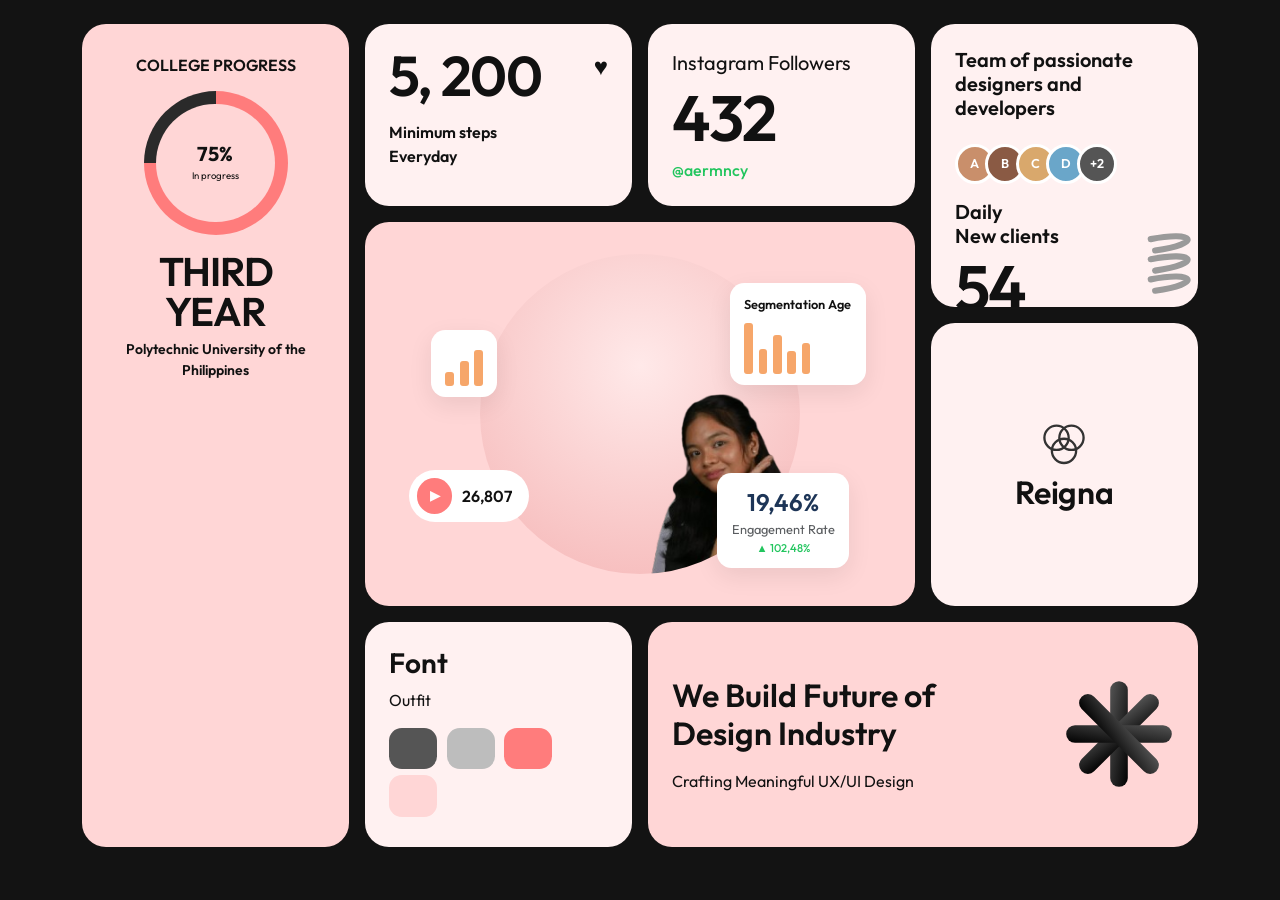
==== activity-1/index.html @ 87158e33 "Add activity 1" ====
<!DOCTYPE html>
<html lang="en">

<head>
    <meta charset="UTF-8">
    <meta name="viewport" content="width=device-width, initial-scale=1">
    <title>Reigna's Bento</title>
    <link href="https://cdn.jsdelivr.net/npm/bootstrap@5.3.3/dist/css/bootstrap.min.css" rel="stylesheet">
    <link href="https://fonts.googleapis.com/css2?family=Outfit:wght@400;500;600;700&display=swap" rel="stylesheet">
    <style>
        :root {
            --bg: #131313;
            --pink: #FFD6D6;
            --blush: #FFF1F1;
            --coral: #FF7C7C;
            --green: #22C55E;
            --ink: #111;
        }

        body {
            background: var(--bg);
            font-family: 'Outfit', sans-serif;
            color: var(--ink);
        }

        .tile {
            border-radius: 1.5rem;
            padding: 1.5rem;
            height: 100%;
            position: relative;
            overflow: hidden;
        }

        .t-pink {
            background: var(--pink);
        }

        .t-blush {
            background: var(--blush);
        }

        .tile h2 {
            font-weight: 600;
            line-height: 1.2;
        }

        .num {
            font-weight: 600;
            line-height: 1;
            letter-spacing: -.03em;
        }

        .up {
            color: var(--green);
            font-weight: 500;
        }

        .up-coral {
            color: var(--coral);
            font-weight: 500;
        }

        /* funding ring */
        .ring {
            width: 9rem;
            height: 9rem;
            border-radius: 50%;
            margin: 1rem auto;
            display: grid;
            place-items: center;
            background: conic-gradient(var(--coral) 0 75%, #2a2a2a 75% 100%);
        }

        .ring>div {
            width: 7.4rem;
            height: 7.4rem;
            border-radius: 50%;
            background: var(--pink);
            display: grid;
            place-items: center;
            text-align: center;
            line-height: 1.1;
        }

        /* agency tile */
        .label-black {
            display: inline-block;
            background: var(--ink);
            color: var(--blush);
            font-weight: 500;
            font-size: 1.6rem;
            line-height: 1.25;
            padding: .15rem .8rem;
            border-radius: .9rem;
            margin-bottom: .15rem;
        }

        .pill-photo {
            width: 6.5rem;
            height: 13rem;
            border-radius: 999px;
            background: linear-gradient(160deg, #cbb8b0, #7a6a66);
        }

        .pill-photo.alt {
            background: linear-gradient(160deg, #f2c6a0, #5d4a63);
            margin-top: 2.5rem;
        }

        /* avatars */
        .av {
            width: 2.5rem;
            height: 2.5rem;
            border-radius: 50%;
            border: 3px solid #fff;
            margin-left: -.6rem;
            display: inline-grid;
            place-items: center;
            font-size: .8rem;
            font-weight: 600;
            color: #fff;
        }

        .av:first-child {
            margin-left: 0;
        }

        /* hero */
        .hero {
            min-height: 24rem;
            display: grid;
            place-items: center;
        }

        .hero-photo {
            width: min(20rem, 80%);
            aspect-ratio: 1;
            border-radius: 50%;
            background: radial-gradient(circle at 50% 35%, #ffe9e9, #f5b5b5);
            display: grid;
            place-items: end center;
            overflow: hidden;
        }

        .float-card {
            position: absolute;
            background: #fff;
            border-radius: .9rem;
            padding: .7rem .9rem;
            box-shadow: 0 8px 24px rgba(0, 0, 0, .08);
            font-size: .8rem;
        }

        .bars {
            display: flex;
            align-items: flex-end;
            gap: .35rem;
            height: 3.5rem;
        }

        .bars i {
            width: .55rem;
            border-radius: 3px;
            background: #F6A66A;
            display: block;
        }

        .play {
            display: flex;
            align-items: center;
            gap: .6rem;
            background: #fff;
            border-radius: 999px;
            padding: .5rem 1.1rem .5rem .5rem;
            font-weight: 600;
        }

        .play b {
            width: 2.2rem;
            height: 2.2rem;
            border-radius: 50%;
            background: var(--coral);
            display: grid;
            place-items: center;
            color: #fff;
            font-size: .8rem;
        }

        /* swatches */
        .sw {
            width: 3rem;
            height: 2.6rem;
            border-radius: .8rem;
            display: inline-block;
            margin-right: .6rem;
        }
    </style>
</head>

<body>
    <main class="container-xl py-4">
        <div class="row g-3">

            <!-- FIRST COLUMN -->
            <div class="col-lg-3 height - 95">
                <section class="tile t-pink text-center">
                    <h2 class="fs-6 mt-2">COLLEGE PROGRESS</h2>
                    <div class="ring">
                        <div>
                            <div><strong class="fs-5">75%</strong><br><small style="font-size:.6rem">In progress</small>
                            </div>
                        </div>
                    </div>
                    <div class="num display-6 mt-3">THIRD YEAR</div>
                    <p class="small fw-semibold mt-2 mb-0">Polytechnic University of the Philippines</p>
                </section>
            </div>

            <!-- RIGHT AREA --> 
            <div class="col-lg-9">
                <div class="row g-3">

                    <!-- Steps Count -->
                    <div class="col-lg-8">
                        <div class="row g-3">

                            <div class="col-md-6">
                                <section class="tile t-blush">
                                    <div class="d-flex justify-content-between">
                                        <span class="num display-4">5, 200</span>
                                        <span class="fs-4">&#9829;</span>
                                    </div>
                                    <p class="fw-semibold mt-3 mb-0">Minimum steps<br>Everyday</p>
                                </section>
                            </div>

                            <!-- IG Update -->
                            <div class="col-md-6">
                                <section class="tile t-blush">
                                    <div class="fs-5">Instagram Followers</div>
                                    <div class="num display-3 mt-2">432</div>
                                    <div class="up mt-2">@aermncy</div>
                                </section>
                            </div>

                            <div class="col-12">
                                <section class="tile t-pink hero">
                                    <div class="hero-photo">
                                        <img src="aeryll.png" alt="Aeryll Moncayo" class="w-400 h-400"
                                            style="object-fit: cover;">
                                    </div>

                                    <div class="float-card d-none d-md-block" style="left:12%; top:28%;">
                                        <div class="bars" style="height:2.8rem"><i style="height:30%"></i><i
                                                style="height:55%"></i><i style="height:80%"></i></div>
                                    </div>
                                    <div class="play d-none d-md-flex" style="position:absolute; left:8%; bottom:22%;">
                                        <b>&#9654;</b> 26,807</div>
                                    <div class="float-card d-none d-md-block" style="right:9%; top:16%;">
                                        <div class="fw-semibold mb-1">Segmentation Age</div>
                                        <div class="bars"><i style="height:90%"></i><i style="height:45%"></i><i
                                                style="height:70%"></i><i style="height:40%"></i><i
                                                style="height:55%"></i></div>
                                    </div>
                                    <div class="float-card text-center d-none d-md-block"
                                        style="right:12%; bottom:10%;">
                                        <div class="fs-4 fw-semibold" style="color:#1d3557">19,46%</div>
                                        <div class="text-muted">Engagement Rate</div>
                                        <div class="up small">&#9650; 102,48%</div>
                                    </div>
                                </section>
                            </div>

                        </div>
                    </div>

                    <div class="col-lg-4">
                        <div class="d-flex flex-column gap-3 h-100">

                            <section class="tile t-blush flex-grow-1">
                                <h2 class="fs-5">Team of passionate designers and developers</h2>
                                <div class="mt-4 mb-3">
                                    <span class="av" style="background:#c98f6b">A</span><span class="av"
                                        style="background:#8a5a44">B</span><span class="av"
                                        style="background:#d9a86c">C</span><span class="av"
                                        style="background:#6aa6c9">D</span><span class="av"
                                        style="background:#555">+2</span>
                                </div>
                                <h2 class="fs-5">Daily<br>New clients</h2>
                                <div class="num display-3 mt-2">54</div>
                                <div class="up-coral mt-2">+40%</div>
                                <svg viewBox="0 0 80 100" width="70"
                                    style="position:absolute; right:-14px; bottom:-6px;" aria-hidden="true">
                                    <g fill="none" stroke="#9a9a9a" stroke-width="7" stroke-linecap="round">
                                        <path d="M10 15 C60 5 70 20 15 28" />
                                        <path d="M10 38 C60 28 70 43 15 51" />
                                        <path d="M10 61 C60 51 70 66 15 74" />
                                    </g>
                                </svg>
                            </section>

                            <section
                                class="tile t-blush d-flex flex-column align-items-center justify-content-center py-4">
                                <svg viewBox="0 0 60 50" width="56" aria-hidden="true">
                                    <g fill="none" stroke="#333" stroke-width="2.5">
                                        <circle cx="22" cy="18" r="13" />
                                        <circle cx="38" cy="18" r="13" />
                                        <circle cx="30" cy="32" r="13" />
                                    </g>
                                </svg>
                                <div class="num fs-2 mt-2" style="letter-spacing:-.01em">Reigna</div>
                            </section>

                        </div>
                    </div>

                    <!-- Bottom row -->
                    <div class="col-lg-4">
                        <section class="tile t-blush">
                            <h2 class="fs-3">Font</h2>
                            <p class="mb-3">Outfit</p>
                            <span class="sw" style="background:#555"></span><span class="sw"
                                style="background:#bdbdbd"></span><span class="sw"
                                style="background:var(--coral)"></span><span class="sw"
                                style="background:var(--pink)"></span>
                        </section>
                    </div>

                    <div class="col-lg-8">
                        <section class="tile t-pink d-flex align-items-center justify-content-between">
                            <div>
                                <h2 class="fs-2 mb-3">We Build Future of<br>Design Industry</h2>
                                <p class="mb-0">Crafting Meaningful UX/UI Design</p>
                            </div>
                            <svg viewBox="0 0 100 100" width="110" class="flex-shrink-0 d-none d-sm-block"
                                aria-hidden="true">
                                <defs>
                                    <linearGradient id="g" x1="0" y1="0" x2="1" y2="1">
                                        <stop offset="0" stop-color="#555" />
                                        <stop offset="1" stop-color="#000" />
                                    </linearGradient>
                                </defs>
                                <g fill="url(#g)">
                                    <rect x="42" y="2" width="16" height="96" rx="8" />
                                    <rect x="42" y="2" width="16" height="96" rx="8" transform="rotate(45 50 50)" />
                                    <rect x="42" y="2" width="16" height="96" rx="8" transform="rotate(90 50 50)" />
                                    <rect x="42" y="2" width="16" height="96" rx="8" transform="rotate(135 50 50)" />
                                </g>
                            </svg>
                        </section>
                    </div>

                </div>
            </div>

        </div>
    </main>
</body>

</html>
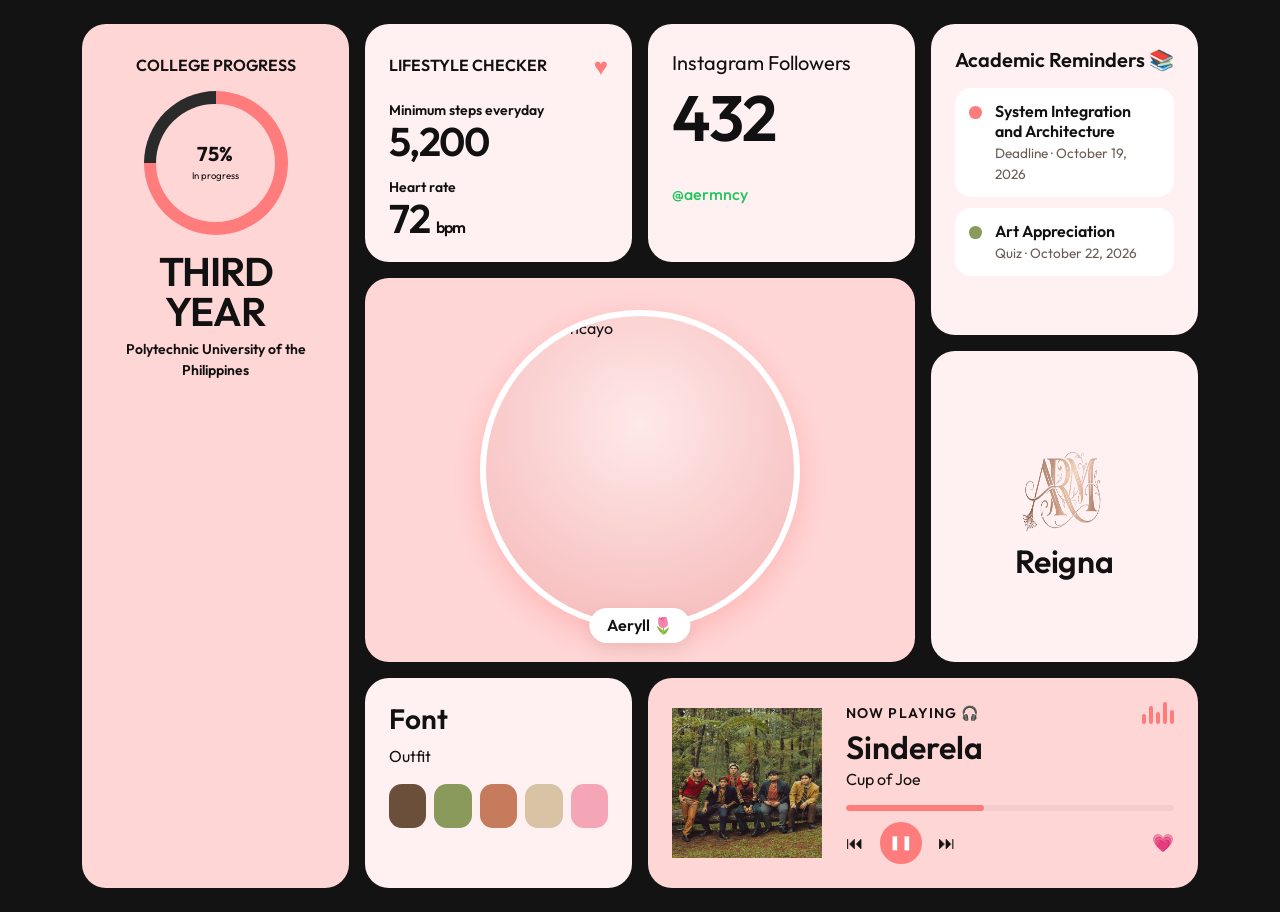
==== commit 8bcbc3fd: "Major changes" ====
--- a/activity-1/index.html
+++ b/activity-1/index.html
@@ -82,49 +82,6 @@
             line-height: 1.1;
         }
 
-        /* agency tile */
-        .label-black {
-            display: inline-block;
-            background: var(--ink);
-            color: var(--blush);
-            font-weight: 500;
-            font-size: 1.6rem;
-            line-height: 1.25;
-            padding: .15rem .8rem;
-            border-radius: .9rem;
-            margin-bottom: .15rem;
-        }
-
-        .pill-photo {
-            width: 6.5rem;
-            height: 13rem;
-            border-radius: 999px;
-            background: linear-gradient(160deg, #cbb8b0, #7a6a66);
-        }
-
-        .pill-photo.alt {
-            background: linear-gradient(160deg, #f2c6a0, #5d4a63);
-            margin-top: 2.5rem;
-        }
-
-        /* avatars */
-        .av {
-            width: 2.5rem;
-            height: 2.5rem;
-            border-radius: 50%;
-            border: 3px solid #fff;
-            margin-left: -.6rem;
-            display: inline-grid;
-            place-items: center;
-            font-size: .8rem;
-            font-weight: 600;
-            color: #fff;
-        }
-
-        .av:first-child {
-            margin-left: 0;
-        }
-
         /* hero */
         .hero {
             min-height: 24rem;
@@ -137,62 +94,169 @@
             aspect-ratio: 1;
             border-radius: 50%;
             background: radial-gradient(circle at 50% 35%, #ffe9e9, #f5b5b5);
+            border: 6px solid #fff;
+            box-shadow: 0 10px 30px rgba(255, 124, 124, .35);
+            overflow: hidden;
+        }
+
+        .hero-photo img {
+            width: 100%;
+            height: 100%;
+            object-fit: cover;
+            object-position: center;
+            display: block;
+        }
+
+        .hero-name {
+            position: absolute;
+            bottom: 1.2rem;
+            left: 50%;
+            transform: translateX(-50%);
+            background: #fff;
+            border-radius: 999px;
+            padding: .35rem 1.1rem;
+            font-weight: 600;
+            box-shadow: 0 6px 18px rgba(0, 0, 0, .08);
+            white-space: nowrap;
+        }
+
+        /* academic reminders */
+        .reminder {
+            display: flex;
+            gap: .8rem;
+            align-items: flex-start;
+            background: #fff;
+            border-radius: 1rem;
+            padding: .8rem .9rem;
+            margin-bottom: .7rem;
+        }
+
+        .r-dot {
+            flex-shrink: 0;
+            width: .8rem;
+            height: .8rem;
+            border-radius: 50%;
+            background: var(--coral);
+            margin-top: .35rem;
+        }
+
+        .r-dot.alt {
+            background: #8A9A5B;
+        }
+
+        .r-title {
+            font-weight: 600;
+            line-height: 1.25;
+        }
+
+        .r-meta {
+            font-size: .85rem;
+            color: #6b5b55;
+            margin-top: .15rem;
+        }
+
+        /* swatches */
+        .sw {
+            flex: 1;
+            height: 2.8rem;
+            border-radius: .8rem;
+        }
+
+        /* music player */
+        .music {
+            display: flex;
+            align-items: center;
+            gap: 1.5rem;
+        }
+
+        .vinyl {
+            flex-shrink: 0;
+            width: 8.5rem;
+            height: 8.5rem;
+            border-radius: 50%;
+            background: repeating-radial-gradient(circle, #1a1a1a 0 3px, #262626 3px 6px);
             display: grid;
-            place-items: end center;
-            overflow: hidden;
-        }
-
-        .float-card {
-            position: absolute;
-            background: #fff;
-            border-radius: .9rem;
-            padding: .7rem .9rem;
-            box-shadow: 0 8px 24px rgba(0, 0, 0, .08);
-            font-size: .8rem;
-        }
-
-        .bars {
+            place-items: center;
+            box-shadow: 0 8px 22px rgba(0, 0, 0, .25);
+        }
+
+
+        .vinyl img {
+            width: 3.6rem;
+            height: 3.6rem;
+            border-radius: 50%;
+            object-fit: cover;
+            border: 3px solid var(--coral);
+        }
+
+
+        .music-info {
+            flex: 1;
+            min-width: 0;
+        }
+
+        .eq {
             display: flex;
             align-items: flex-end;
-            gap: .35rem;
-            height: 3.5rem;
-        }
-
-        .bars i {
-            width: .55rem;
-            border-radius: 3px;
-            background: #F6A66A;
-            display: block;
-        }
-
-        .play {
+            gap: 3px;
+            height: 1.4rem;
+        }
+
+        .eq i {
+            width: 4px;
+            border-radius: 2px;
+            background: var(--coral);
+            height: 30%;
+        }
+
+
+        .eq i:nth-child(1) { height: 45%; }
+        .eq i:nth-child(2) { height: 80%; }
+        .eq i:nth-child(3) { height: 55%; }
+        .eq i:nth-child(4) { height: 100%; }
+        .eq i:nth-child(5) { height: 65%; }
+
+
+        .progress-track {
+            height: 6px;
+            background: #f3cccc;
+            border-radius: 999px;
+            overflow: hidden;
+            margin-top: .9rem;
+        }
+
+        .progress-fill {
+            height: 100%;
+            width: 42%;
+            background: var(--coral);
+            border-radius: 999px;
+        }
+
+
+
+        .controls {
             display: flex;
             align-items: center;
-            gap: .6rem;
-            background: #fff;
-            border-radius: 999px;
-            padding: .5rem 1.1rem .5rem .5rem;
-            font-weight: 600;
-        }
-
-        .play b {
-            width: 2.2rem;
-            height: 2.2rem;
-            border-radius: 50%;
+            gap: 1rem;
+            margin-top: .7rem;
+            font-size: 1.1rem;
+        }
+
+        .play-btn {
+            width: 2.6rem;
+            height: 2.6rem;
+            border-radius: 50%;
+            border: 0;
             background: var(--coral);
+            color: #fff;
             display: grid;
             place-items: center;
-            color: #fff;
-            font-size: .8rem;
-        }
-
-        /* swatches */
-        .sw {
-            width: 3rem;
-            height: 2.6rem;
-            border-radius: .8rem;
-            display: inline-block;
-            margin-right: .6rem;
+            font-size: .9rem;
+        }
+
+        @media (max-width: 575px) {
+            .vinyl { width: 6rem; height: 6rem; }
+            .vinyl img { width: 2.5rem; height: 2.5rem; }
         }
     </style>
 </head>
@@ -202,7 +266,7 @@
         <div class="row g-3">
 
             <!-- FIRST COLUMN -->
-            <div class="col-lg-3 height - 95">
+            <div class="col-lg-3">
                 <section class="tile t-pink text-center">
                     <h2 class="fs-6 mt-2">COLLEGE PROGRESS</h2>
                     <div class="ring">
@@ -216,21 +280,27 @@
                 </section>
             </div>
 
-            <!-- RIGHT AREA --> 
+            <!-- RIGHT AREA -->
             <div class="col-lg-9">
                 <div class="row g-3">
 
-                    <!-- Steps Count -->
                     <div class="col-lg-8">
                         <div class="row g-3">
 
                             <div class="col-md-6">
                                 <section class="tile t-blush">
-                                    <div class="d-flex justify-content-between">
-                                        <span class="num display-4">5, 200</span>
-                                        <span class="fs-4">&#9829;</span>
-                                    </div>
-                                    <p class="fw-semibold mt-3 mb-0">Minimum steps<br>Everyday</p>
+                                    <div class="d-flex justify-content-between align-items-center">
+                                        <h2 class="fs-6 text-uppercase mb-0">Lifestyle Checker</h2>
+                                        <span class="fs-4" style="color:var(--coral)">&#9829;</span>
+                                    </div>
+                                    <div class="mt-3">
+                                        <div class="small fw-semibold">Minimum steps everyday</div>
+                                        <div class="num display-6">5,200</div>
+                                    </div>
+                                    <div class="mt-3">
+                                        <div class="small fw-semibold">Heart rate</div>
+                                        <div class="num display-6">72 <span class="fs-6 fw-semibold">bpm</span></div>
+                                    </div>
                                 </section>
                             </div>
 
@@ -238,36 +308,19 @@
                             <div class="col-md-6">
                                 <section class="tile t-blush">
                                     <div class="fs-5">Instagram Followers</div>
-                                    <div class="num display-3 mt-2">432</div>
-                                    <div class="up mt-2">@aermncy</div>
+                                    <div class="num display-3 mt-2">432</div><br>
+                                    <div class="up mt-2"><a href="https://www.instagram.com/aermncy/" target="_blank" rel="noopener" class="text-decoration-none" style="color:inherit;">@aermncy</a></div>
                                 </section>
                             </div>
 
+                            <!-- HERO: photo centered in the circle + cute emojis -->
                             <div class="col-12">
                                 <section class="tile t-pink hero">
                                     <div class="hero-photo">
-                                        <img src="aeryll.png" alt="Aeryll Moncayo" class="w-400 h-400"
-                                            style="object-fit: cover;">
-                                    </div>
-
-                                    <div class="float-card d-none d-md-block" style="left:12%; top:28%;">
-                                        <div class="bars" style="height:2.8rem"><i style="height:30%"></i><i
-                                                style="height:55%"></i><i style="height:80%"></i></div>
-                                    </div>
-                                    <div class="play d-none d-md-flex" style="position:absolute; left:8%; bottom:22%;">
-                                        <b>&#9654;</b> 26,807</div>
-                                    <div class="float-card d-none d-md-block" style="right:9%; top:16%;">
-                                        <div class="fw-semibold mb-1">Segmentation Age</div>
-                                        <div class="bars"><i style="height:90%"></i><i style="height:45%"></i><i
-                                                style="height:70%"></i><i style="height:40%"></i><i
-                                                style="height:55%"></i></div>
-                                    </div>
-                                    <div class="float-card text-center d-none d-md-block"
-                                        style="right:12%; bottom:10%;">
-                                        <div class="fs-4 fw-semibold" style="color:#1d3557">19,46%</div>
-                                        <div class="text-muted">Engagement Rate</div>
-                                        <div class="up small">&#9650; 102,48%</div>
-                                    </div>
+                                        <img src="Aeryll.png" alt="Aeryll Moncayo">
+                                    </div>
+
+                                    <div class="hero-name">Aeryll 🌷</div>
                                 </section>
                             </div>
 
@@ -278,36 +331,28 @@
                         <div class="d-flex flex-column gap-3 h-100">
 
                             <section class="tile t-blush flex-grow-1">
-                                <h2 class="fs-5">Team of passionate designers and developers</h2>
-                                <div class="mt-4 mb-3">
-                                    <span class="av" style="background:#c98f6b">A</span><span class="av"
-                                        style="background:#8a5a44">B</span><span class="av"
-                                        style="background:#d9a86c">C</span><span class="av"
-                                        style="background:#6aa6c9">D</span><span class="av"
-                                        style="background:#555">+2</span>
+                                <h2 class="fs-5 mb-3">Academic Reminders 📚</h2>
+
+                                <div class="reminder">
+                                    <div class="r-dot"></div>
+                                    <div>
+                                        <div class="r-title">System Integration and Architecture</div>
+                                        <div class="r-meta">Deadline &middot; October 19, 2026</div>
+                                    </div>
                                 </div>
-                                <h2 class="fs-5">Daily<br>New clients</h2>
-                                <div class="num display-3 mt-2">54</div>
-                                <div class="up-coral mt-2">+40%</div>
-                                <svg viewBox="0 0 80 100" width="70"
-                                    style="position:absolute; right:-14px; bottom:-6px;" aria-hidden="true">
-                                    <g fill="none" stroke="#9a9a9a" stroke-width="7" stroke-linecap="round">
-                                        <path d="M10 15 C60 5 70 20 15 28" />
-                                        <path d="M10 38 C60 28 70 43 15 51" />
-                                        <path d="M10 61 C60 51 70 66 15 74" />
-                                    </g>
-                                </svg>
+
+                                <div class="reminder">
+                                    <div class="r-dot alt"></div>
+                                    <div>
+                                        <div class="r-title">Art Appreciation</div>
+                                        <div class="r-meta">Quiz &middot; October 22, 2026</div>
+                                    </div>
+                                </div>
                             </section>
 
                             <section
                                 class="tile t-blush d-flex flex-column align-items-center justify-content-center py-4">
-                                <svg viewBox="0 0 60 50" width="56" aria-hidden="true">
-                                    <g fill="none" stroke="#333" stroke-width="2.5">
-                                        <circle cx="22" cy="18" r="13" />
-                                        <circle cx="38" cy="18" r="13" />
-                                        <circle cx="30" cy="32" r="13" />
-                                    </g>
-                                </svg>
+                                <img src="logo.png" alt="ARM" style="width: 100px; height: 100px; display:block;">
                                 <div class="num fs-2 mt-2" style="letter-spacing:-.01em">Reigna</div>
                             </section>
 
@@ -319,34 +364,42 @@
                         <section class="tile t-blush">
                             <h2 class="fs-3">Font</h2>
                             <p class="mb-3">Outfit</p>
-                            <span class="sw" style="background:#555"></span><span class="sw"
-                                style="background:#bdbdbd"></span><span class="sw"
-                                style="background:var(--coral)"></span><span class="sw"
-                                style="background:var(--pink)"></span>
+                            <div class="d-flex gap-2">
+                                <span class="sw" style="background:#6B4F3A" title="Bark"></span>
+                                <span class="sw" style="background:#8A9A5B" title="Moss"></span>
+                                <span class="sw" style="background:#C67B5C" title="Terracotta"></span>
+                                <span class="sw" style="background:#D8C3A5" title="Sand"></span>
+                                <span class="sw" style="background:#F4A6B7" title="Pink"></span>
+                            </div>
                         </section>
                     </div>
 
+                    <!-- MUSIC PLAYER -->
                     <div class="col-lg-8">
-                        <section class="tile t-pink d-flex align-items-center justify-content-between">
-                            <div>
-                                <h2 class="fs-2 mb-3">We Build Future of<br>Design Industry</h2>
-                                <p class="mb-0">Crafting Meaningful UX/UI Design</p>
-                            </div>
-                            <svg viewBox="0 0 100 100" width="110" class="flex-shrink-0 d-none d-sm-block"
-                                aria-hidden="true">
-                                <defs>
-                                    <linearGradient id="g" x1="0" y1="0" x2="1" y2="1">
-                                        <stop offset="0" stop-color="#555" />
-                                        <stop offset="1" stop-color="#000" />
-                                    </linearGradient>
-                                </defs>
-                                <g fill="url(#g)">
-                                    <rect x="42" y="2" width="16" height="96" rx="8" />
-                                    <rect x="42" y="2" width="16" height="96" rx="8" transform="rotate(45 50 50)" />
-                                    <rect x="42" y="2" width="16" height="96" rx="8" transform="rotate(90 50 50)" />
-                                    <rect x="42" y="2" width="16" height="96" rx="8" transform="rotate(135 50 50)" />
-                                </g>
-                            </svg>
+                        <section class="tile t-pink d-flex align-items-center">
+                            <div class="music w-100">
+                                <div>
+                                    <img src="coj.jpg" alt="Sinderela by Cup of Joe" height= 150px; width= 150px;>
+                                </div>
+
+                                <div class="music-info">
+                                    <div class="d-flex align-items-center justify-content-between">
+                                        <small class="fw-semibold text-uppercase" style="letter-spacing:.08em">Now playing 🎧</small>
+                                        <div class="eq" aria-hidden="true"><i></i><i></i><i></i><i></i><i></i></div>
+                                    </div>
+                                    <h2 class="fs-2 mb-0 mt-1">Sinderela</h2>
+                                    <p class="mb-0">Cup of Joe</p>
+
+                                    <div class="progress-track"><div class="progress-fill"></div></div>
+
+                                    <div class="controls">
+                                        <span aria-hidden="true">&#9198;</span>
+                                        <span class="play-btn" aria-hidden="true">&#10074;&#10074;</span>
+                                        <span aria-hidden="true">&#9197;</span>
+                                        <span class="ms-auto">💗</span>
+                                    </div>
+                                </div>
+                            </div>
                         </section>
                     </div>
 
@@ -355,6 +408,7 @@
 
         </div>
     </main>
+
 </body>
 
-</html>+</html>
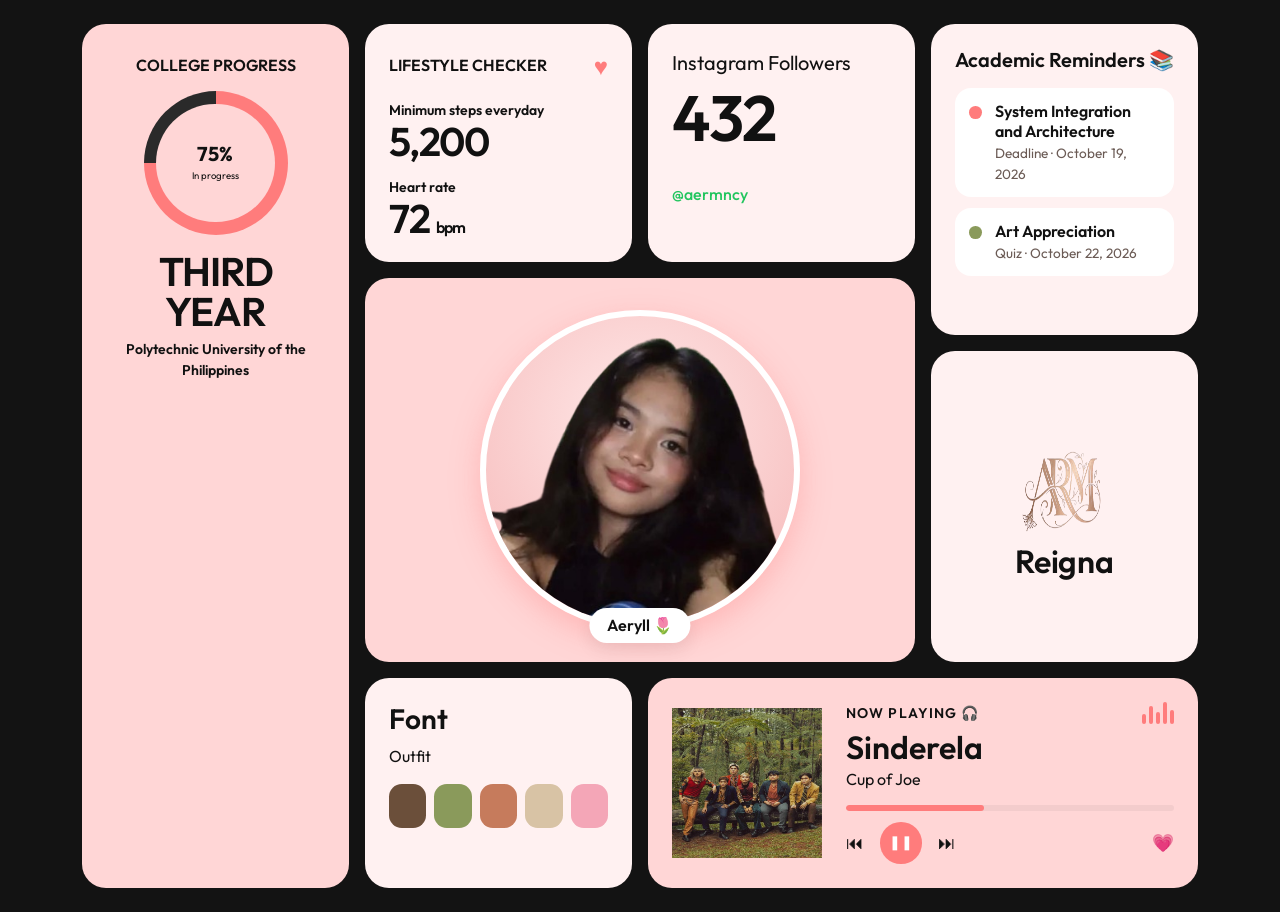
==== commit 5b1c234d: "Fix image source case sensitivity for Aeryll" ====
--- a/activity-1/index.html
+++ b/activity-1/index.html
@@ -317,7 +317,7 @@
                             <div class="col-12">
                                 <section class="tile t-pink hero">
                                     <div class="hero-photo">
-                                        <img src="Aeryll.png" alt="Aeryll Moncayo">
+                                        <img src="aeryll.png" alt="Aeryll Moncayo">
                                     </div>
 
                                     <div class="hero-name">Aeryll 🌷</div>
